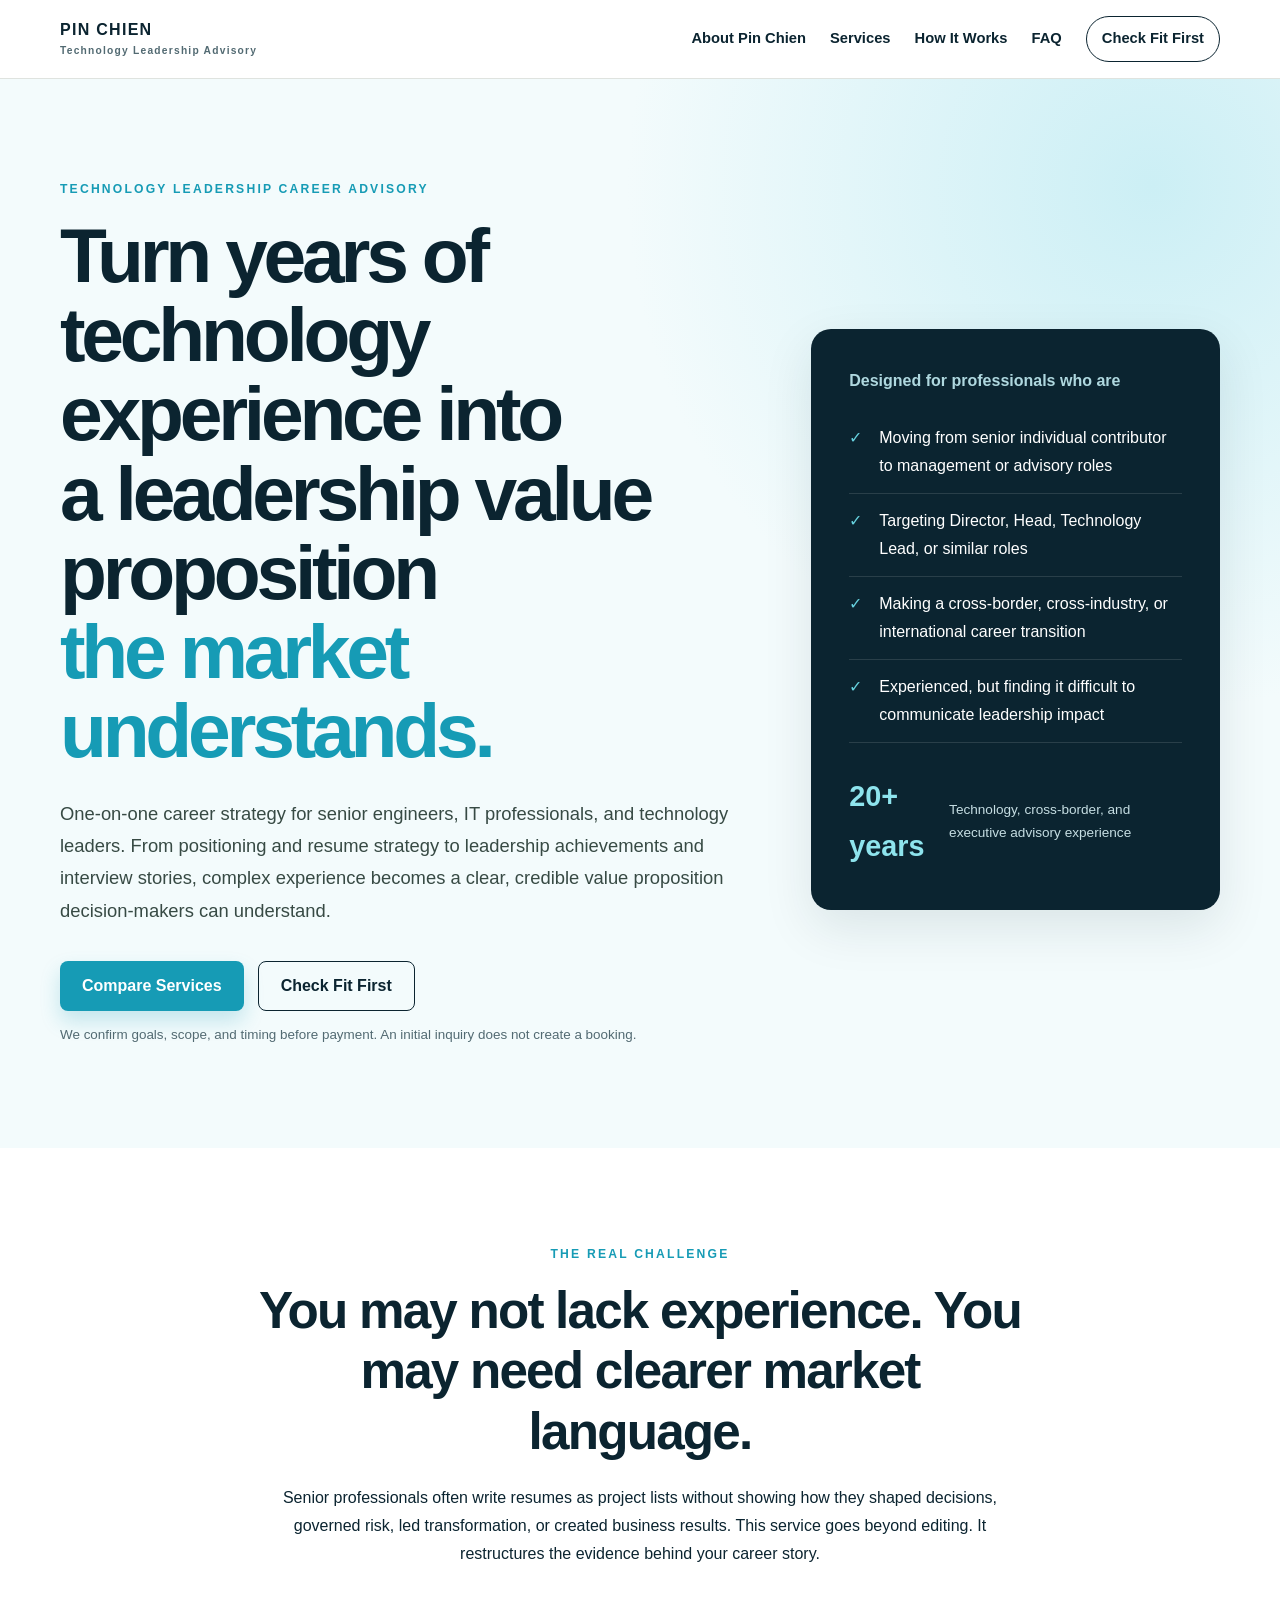
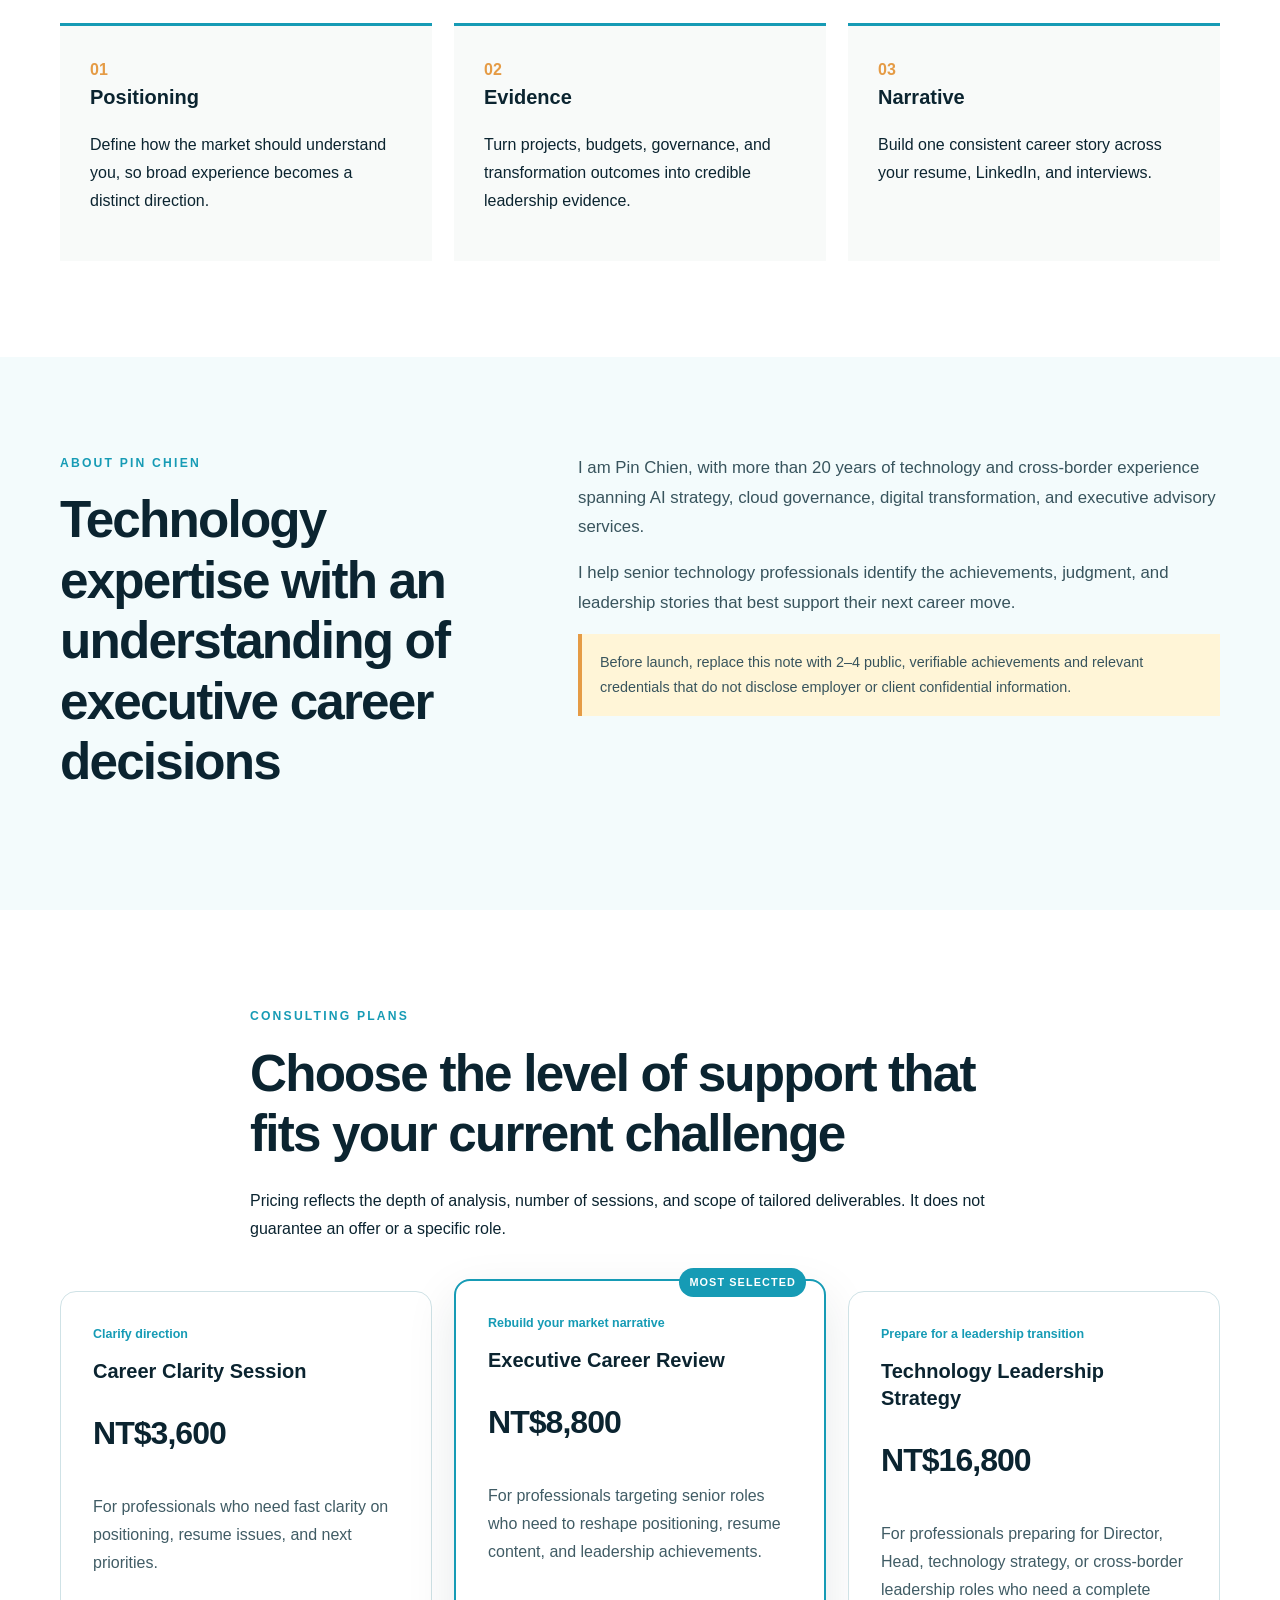
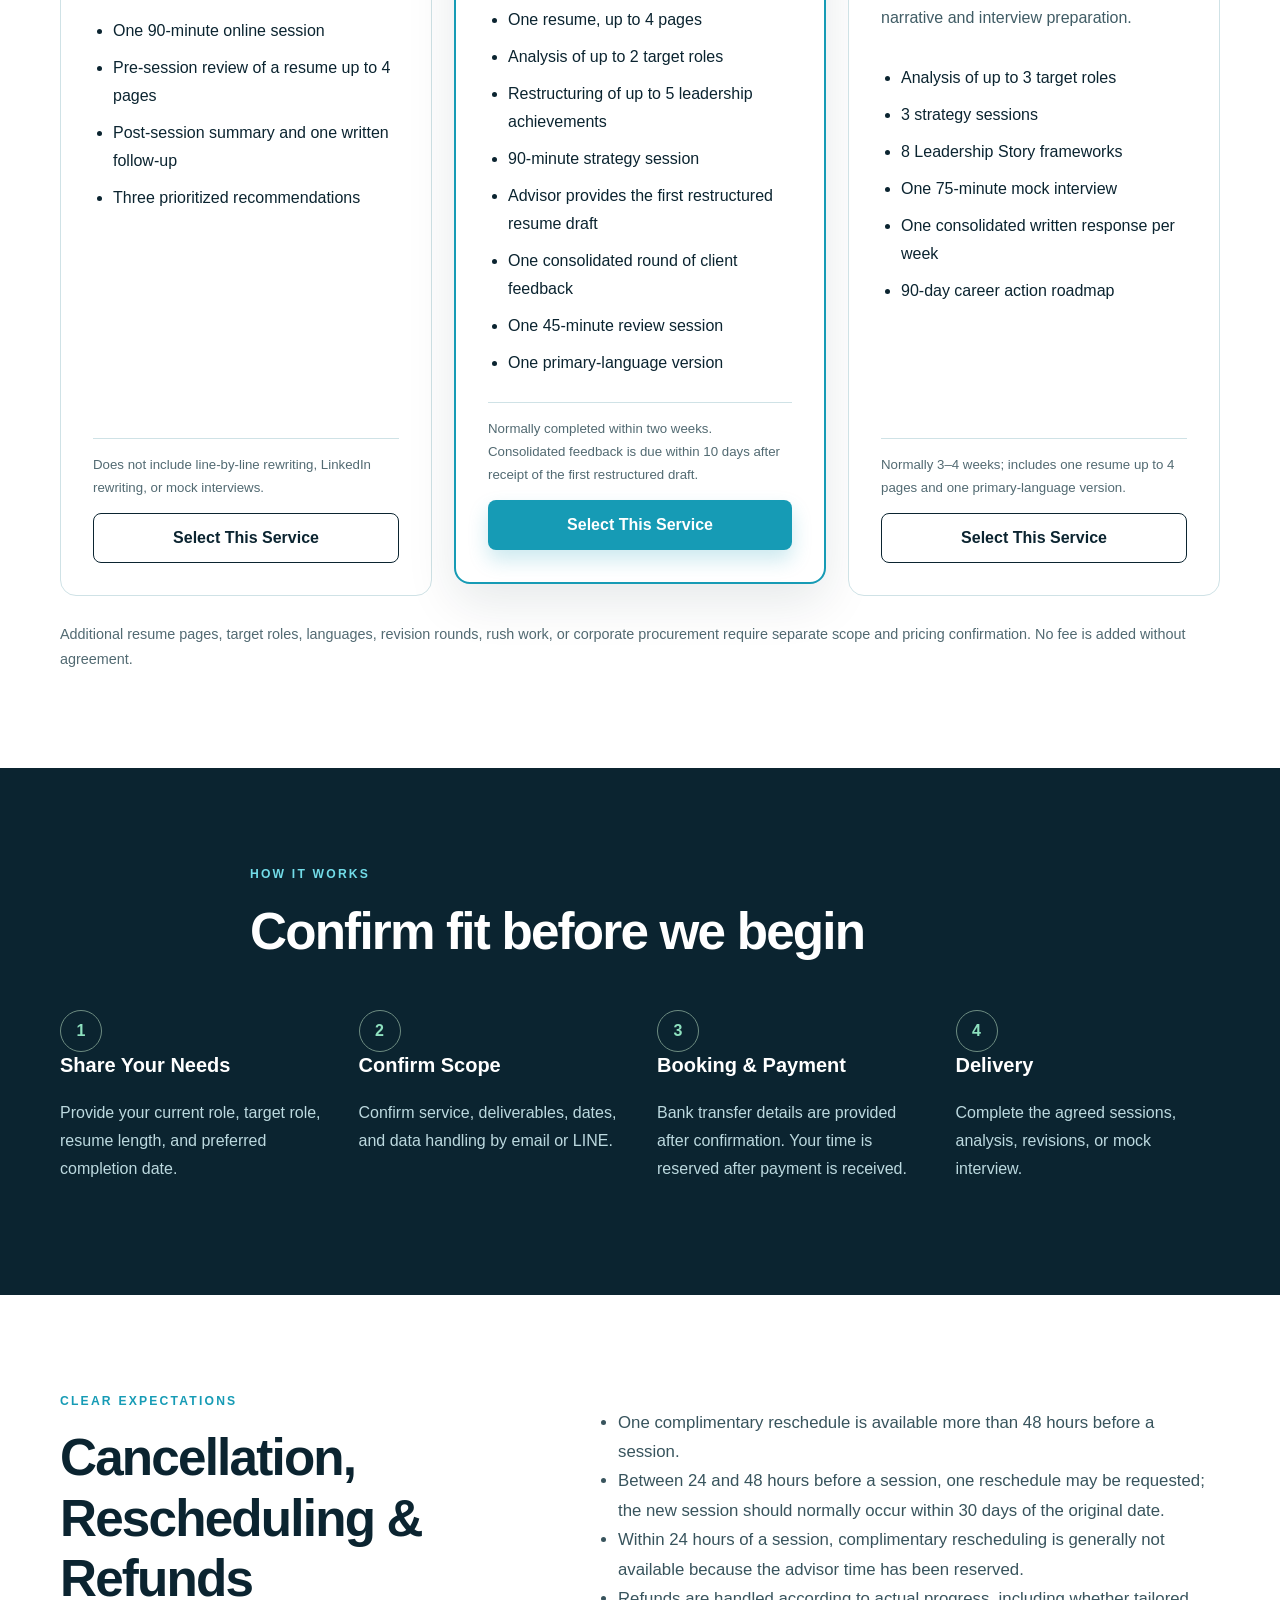
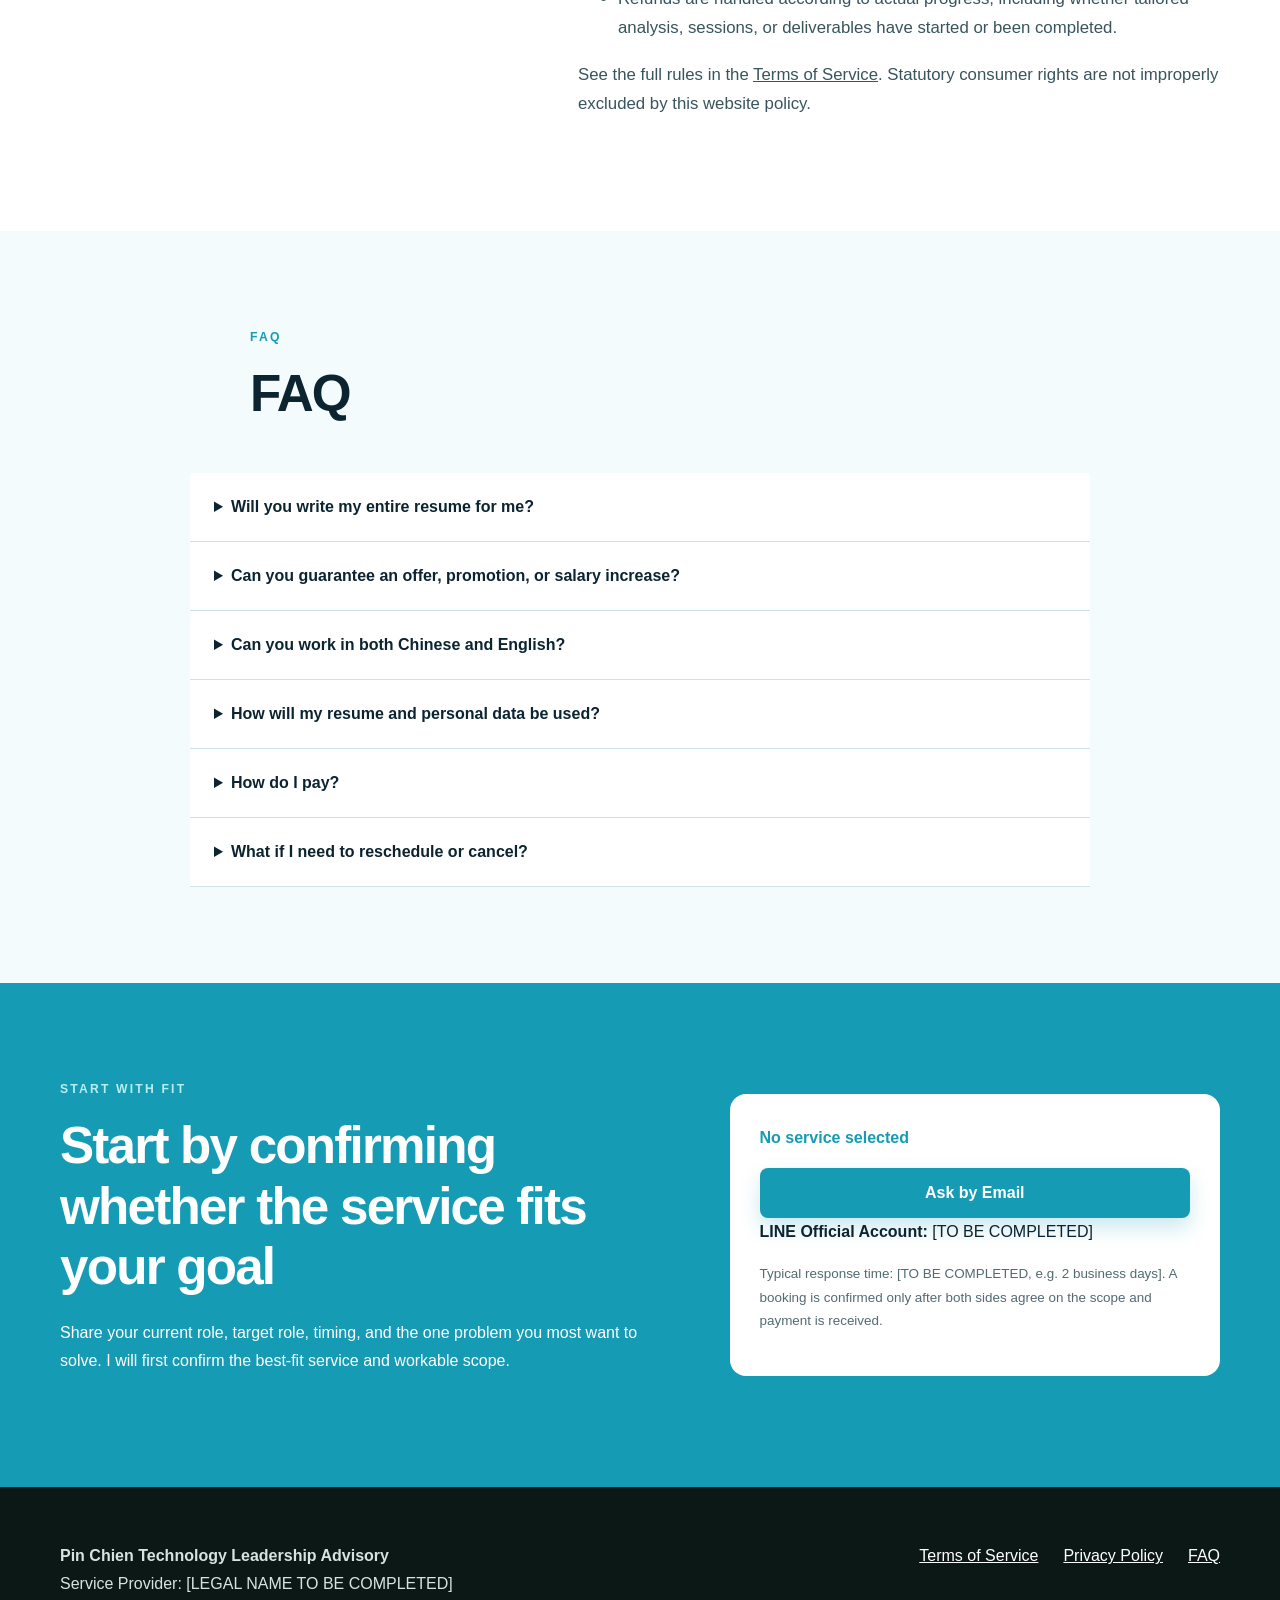
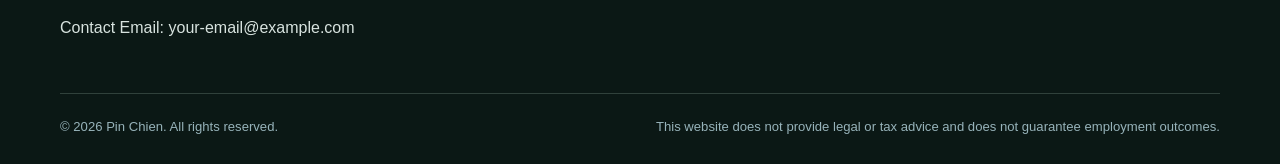
==== index.html @ 1e19a4ac "Ai created first time upload" ====
<!doctype html>
<html lang="en">
<head>
  <meta charset="utf-8">
  <meta name="viewport" content="width=device-width, initial-scale=1">
  <meta name="description" content="Help senior technology professionals turn years of experience，a leadership value propositionthe market understands.Technology leadership careerPositioning、resume strategy and interviewNarrativeadvisory services。">
  <title>Pin Chien｜Technology Leadership Career Advisor</title>
  <link rel="stylesheet" href="styles.css">
</head>
<body>
  <a class="skip-link" href="#main">Skip to main content</a>
  <header class="site-header">
    <div class="container nav-wrap">
      <a class="brand" href="index.html" aria-label="Pin Chien Home">PIN CHIEN<span>Technology Leadership Advisory</span></a>
      <button class="menu-button" type="button" aria-expanded="false" aria-controls="site-nav">Menu</button>
      <nav id="site-nav" class="site-nav" aria-label="Main navigation">
        <a href="#about">About Pin Chien</a><a href="#plans">Services</a><a href="#process">How It Works</a><a href="#faq">FAQ</a><a class="nav-cta" href="#contact">Check Fit First</a>
      </nav>
    </div>
  </header>

  <main id="main">
    <section class="hero">
      <div class="container hero-grid">
        <div>
          <p class="eyebrow">TECHNOLOGY LEADERSHIP CAREER ADVISORY</p>
          <h1>Turn years of technology experience into<br>a leadership value proposition<br><span>the market understands.</span></h1>
          <p class="hero-copy">One-on-one career strategy for senior engineers, IT professionals, and technology leaders. From positioning and resume strategy to leadership achievements and interview stories, complex experience becomes a clear, credible value proposition decision-makers can understand.</p>
          <div class="button-row">
            <a class="button primary" href="#plans">Compare Services</a>
            <a class="button secondary" href="#contact">Check Fit First</a>
          </div>
          <p class="microcopy">We confirm goals, scope, and timing before payment. An initial inquiry does not create a booking.</p>
        </div>
        <aside class="hero-card" aria-label="Who this is for">
          <p class="card-label">Designed for professionals who are</p>
          <ul class="check-list">
            <li>Moving from senior individual contributor to management or advisory roles</li>
            <li>Targeting Director, Head, Technology Lead, or similar roles</li>
            <li>Making a cross-border, cross-industry, or international career transition</li>
            <li>Experienced, but finding it difficult to communicate leadership impact</li>
          </ul>
          <div class="trust-line"><strong>20+ years</strong><span>Technology, cross-border, and executive advisory experience</span></div>
        </aside>
      </div>
    </section>

    <section class="section problem-section">
      <div class="container narrow centered">
        <p class="eyebrow">THE REAL CHALLENGE</p>
        <h2>You may not lack experience. You may need clearer market language.</h2>
        <p>Senior professionals often write resumes as project lists without showing how they shaped decisions, governed risk, led transformation, or created business results. This service goes beyond editing. It restructures the evidence behind your career story.</p>
      </div>
      <div class="container value-grid">
        <article><span>01</span><h3>Positioning</h3><p>Define how the market should understand you, so broad experience becomes a distinct direction.</p></article>
        <article><span>02</span><h3>Evidence</h3><p>Turn projects, budgets, governance, and transformation outcomes into credible leadership evidence.</p></article>
        <article><span>03</span><h3>Narrative</h3><p>Build one consistent career story across your resume, LinkedIn, and interviews.</p></article>
      </div>
    </section>

    <section id="about" class="section muted">
      <div class="container two-column">
        <div>
          <p class="eyebrow">ABOUT PIN CHIEN</p>
          <h2>Technology expertise with an understanding of executive career decisions</h2>
        </div>
        <div class="prose">
          <p>I am  Pin Chien, with more than 20 years of technology and cross-border experience spanning AI strategy, cloud governance, digital transformation, and executive advisory services.</p>
          <p>I help senior technology professionals identify the achievements, judgment, and leadership stories that best support their next career move.</p>
          <p class="notice">Before launch, replace this note with 2–4 public, verifiable achievements and relevant credentials that do not disclose employer or client confidential information.</p>
        </div>
      </div>
    </section>

    <section id="plans" class="section">
      <div class="container section-heading">
        <p class="eyebrow">CONSULTING PLANS</p>
        <h2>Choose the level of support that fits your current challenge</h2>
        <p>Pricing reflects the depth of analysis, number of sessions, and scope of tailored deliverables. It does not guarantee an offer or a specific role.</p>
      </div>
      <div class="container plan-grid">
        <article class="plan-card">
          <p class="plan-kicker">Clarify direction</p><h3>Career Clarity Session</h3><p class="price">NT$3,600</p>
          <p class="plan-value">For professionals who need fast clarity on positioning, resume issues, and next priorities.</p>
          <ul><li>One 90-minute online session</li><li>Pre-session review of a resume up to 4 pages</li><li>Post-session summary and one written follow-up</li><li>Three prioritized recommendations</li></ul>
          <p class="exclusion">Does not include line-by-line rewriting, LinkedIn rewriting, or mock interviews.</p>
          <a class="button secondary full plan-select" href="#contact" data-plan="Career Clarity Session｜NT$3,600">Select This Service</a>
        </article>
        <article class="plan-card featured">
          <p class="badge">MOST SELECTED</p><p class="plan-kicker">Rebuild your market narrative</p><h3>Executive Career Review</h3><p class="price">NT$8,800</p>
          <p class="plan-value">For professionals targeting senior roles who need to reshape positioning, resume content, and leadership achievements.</p>
          <ul><li>One resume, up to 4 pages</li><li>Analysis of up to 2 target roles</li><li>Restructuring of up to 5 leadership achievements</li><li>90-minute strategy session</li><li>Advisor provides the first restructured resume draft</li><li>One consolidated round of client feedback</li><li>One 45-minute review session</li><li>One primary-language version</li></ul>
          <p class="exclusion">Normally completed within two weeks. Consolidated feedback is due within 10 days after receipt of the first restructured draft.</p>
          <a class="button primary full plan-select" href="#contact" data-plan="Executive Career Review｜NT$8,800">Select This Service</a>
        </article>
        <article class="plan-card">
          <p class="plan-kicker">Prepare for a leadership transition</p><h3>Technology Leadership Strategy</h3><p class="price">NT$16,800</p>
          <p class="plan-value">For professionals preparing for Director, Head, technology strategy, or cross-border leadership roles who need a complete narrative and interview preparation.</p>
          <ul><li>Analysis of up to 3 target roles</li><li>3 strategy sessions</li><li>8 Leadership Story frameworks</li><li>One 75-minute mock interview</li><li>One consolidated written response per week</li><li>90-day career action roadmap</li></ul>
          <p class="exclusion">Normally 3–4 weeks; includes one resume up to 4 pages and one primary-language version.</p>
          <a class="button secondary full plan-select" href="#contact" data-plan="Technology Leadership Strategy｜NT$16,800">Select This Service</a>
        </article>
      </div>
      <p class="container scope-note">Additional resume pages, target roles, languages, revision rounds, rush work, or corporate procurement require separate scope and pricing confirmation. No fee is added without agreement.</p>
    </section>

    <section id="process" class="section dark">
      <div class="container section-heading"><p class="eyebrow">HOW IT WORKS</p><h2>Confirm fit before we begin</h2></div>
      <div class="container steps">
        <article><strong>1</strong><h3>Share Your Needs</h3><p>Provide your current role, target role, resume length, and preferred completion date.</p></article>
        <article><strong>2</strong><h3>Confirm Scope</h3><p>Confirm service, deliverables, dates, and data handling by email or LINE.</p></article>
        <article><strong>3</strong><h3>Booking & Payment</h3><p>Bank transfer details are provided after confirmation. Your time is reserved after payment is received.</p></article>
        <article><strong>4</strong><h3>Delivery</h3><p>Complete the agreed sessions, analysis, revisions, or mock interview.</p></article>
      </div>
    </section>

    <section class="section policy-preview">
      <div class="container two-column">
        <div><p class="eyebrow">CLEAR EXPECTATIONS</p><h2>Cancellation, Rescheduling & Refunds</h2></div>
        <div class="prose">
          <ul><li>One complimentary reschedule is available more than 48 hours before a session.</li><li>Between 24 and 48 hours before a session, one reschedule may be requested; the new session should normally occur within 30 days of the original date.</li><li>Within 24 hours of a session, complimentary rescheduling is generally not available because the advisor time has been reserved.</li><li>Refunds are handled according to actual progress, including whether tailored analysis, sessions, or deliverables have started or been completed.</li></ul>
          <p>See the full rules in the <a href="terms.html#cancellation">Terms of Service</a>. Statutory consumer rights are not improperly excluded by this website policy.</p>
        </div>
      </div>
    </section>

    <section id="faq" class="section muted">
      <div class="container section-heading"><p class="eyebrow">FAQ</p><h2>FAQ</h2></div>
      <div class="container faq-list">
        <details><summary>Will you write my entire resume for me?</summary><p>It depends on the service。Career Clarity Session focuses on diagnosis and direction；Executive Career Review and Technology Leadership Strategy will restructure within the agreed scopePositioning、achievements and messaging。The final deliverable format is confirmed before payment。</p></details>
        <details><summary>Can you guarantee an offer, promotion, or salary increase?</summary><p>No. The service provides strategy, analysis, and preparation, but outcomes depend on the role, employer decisions, interview performance, and market conditions.</p></details>
        <details><summary>Can you work in both Chinese and English?</summary><p>Each service generally includes One primary-language version。Bilingual versions、translation or additional language editing requires priorConfirm Scopeand pricing confirmation。</p></details>
        <details><summary>How will my resume and personal data be used?</summary><p>Data is used only as needed to provide the service, communicate, process payment, and retain legally required records. If AI or third-party cloud tools are used, data will be handled according to the actual service and disclosed practices. See the <a href="privacy.html">Privacy Policy</a>。</p></details>
        <details><summary>How do I pay?</summary><p>The current plan is to accept Taiwan bank transfer. Payment details are provided through the official email or LINE account only after the service scope is confirmed. Please do not transfer funds before confirmation.</p></details>
        <details><summary>What if I need to reschedule or cancel?</summary><p>Please email as early as possible. Rescheduling, no-shows, and refunds are handled according to notice timing and the progress of tailored work. See Terms of Service。</p></details>
      </div>
    </section>

    <section id="contact" class="section contact-section">
      <div class="container contact-card">
        <div><p class="eyebrow">START WITH FIT</p><h2>Start by confirming whether the service fits your goal</h2><p>Share your current role, target role, timing, and the one problem you most want to solve. I will first confirm the best-fit service and workable scope.</p></div>
        <div class="contact-actions">
          <p id="selected-plan" class="selected-plan" aria-live="polite">No service selected</p>
          <a id="email-cta" class="button primary full" href="mailto:your-email@example.com?subject=careeradvisory servicesinitial inquiry">Ask by Email</a>
          <p><strong>LINE Official Account: </strong>[TO BE COMPLETED]</p>
          <p class="microcopy">Typical response time: [TO BE COMPLETED, e.g. 2 business days]. A booking is confirmed only after both sides agree on the scope and payment is received.</p>
        </div>
      </div>
    </section>
  </main>

  <footer class="site-footer">
    <div class="container footer-grid">
      <div><strong>Pin Chien Technology Leadership Advisory</strong><p>Service Provider: [LEGAL NAME TO BE COMPLETED]</p><p>Contact Email: your-email@example.com</p></div>
      <nav aria-label="Footer navigation"><a href="terms.html">Terms of Service</a><a href="privacy.html">Privacy Policy</a><a href="#faq">FAQ</a></nav>
    </div>
    <div class="container footer-bottom"><span>© <span id="year"></span> Pin Chien. All rights reserved.</span><span>This website does not provide legal or tax advice and does not guarantee employment outcomes.</span></div>
  </footer>
  <script src="script.js"></script>
</body>
</html>
---- styles.css ----
:root{--ink:#0b2430;--green:#169bb5;--mint:#dff7fb;--cream:#f3fbfc;--white:#fff;--line:#cfe2e6;--muted:#526a72;--gold:#e59b45;--shadow:0 18px 50px rgba(11,36,48,.10)}*{box-sizing:border-box}html{scroll-behavior:smooth}body{margin:0;color:var(--ink);background:var(--white);font-family:-apple-system,BlinkMacSystemFont,Inter,-apple-system,BlinkMacSystemFont,"Segoe UI",Arial,sans-serif;line-height:1.75}a{color:inherit}h1,h2,h3,p{margin-top:0}h1{font-size:clamp(2.7rem,6vw,5.6rem);line-height:1.03;letter-spacing:-.055em;margin-bottom:28px}h1 span{color:var(--green)}h2{font-size:clamp(2rem,4vw,3.4rem);line-height:1.18;letter-spacing:-.035em;margin-bottom:22px}h3{font-size:1.25rem;line-height:1.35}.container{width:min(1160px,calc(100% - 40px));margin:auto}.narrow{max-width:780px}.centered{text-align:center}.skip-link{position:absolute;left:-9999px}.skip-link:focus{left:20px;top:20px;z-index:99;background:white;padding:10px}.site-header{position:sticky;top:0;z-index:20;background:rgba(255,255,255,.94);backdrop-filter:blur(12px);border-bottom:1px solid rgba(215,221,216,.8)}.nav-wrap{min-height:78px;display:flex;align-items:center;justify-content:space-between;gap:24px}.brand{text-decoration:none;font-weight:850;letter-spacing:.08em;line-height:1}.brand span{display:block;font-size:.64rem;font-weight:650;color:var(--muted);letter-spacing:.12em;margin-top:8px}.site-nav{display:flex;align-items:center;gap:24px}.site-nav a{text-decoration:none;font-size:.92rem;font-weight:650}.nav-cta{border:1px solid var(--ink);padding:9px 15px;border-radius:999px}.menu-button{display:none;background:none;border:1px solid var(--line);border-radius:8px;padding:8px 12px}.hero{background:radial-gradient(circle at 90% 10%,#cceff5 0,transparent 35%),var(--cream);padding:100px 0 88px}.hero-grid{display:grid;grid-template-columns:1.25fr .75fr;gap:70px;align-items:center}.hero-copy{font-size:1.15rem;color:#374a44;max-width:720px}.eyebrow{font-size:.76rem;letter-spacing:.18em;font-weight:850;color:var(--green);margin-bottom:16px}.button-row{display:flex;gap:14px;margin:34px 0 12px;flex-wrap:wrap}.button{display:inline-flex;align-items:center;justify-content:center;min-height:50px;padding:0 22px;border-radius:8px;text-decoration:none;font-weight:750;transition:.2s}.button:hover{transform:translateY(-2px)}.primary{background:var(--green);color:white;box-shadow:0 10px 20px rgba(22,155,181,.22)}.secondary{border:1px solid var(--ink);background:transparent}.full{width:100%}.microcopy{font-size:.84rem;color:var(--muted)}.hero-card{background:var(--ink);color:white;padding:38px;border-radius:20px;box-shadow:var(--shadow)}.card-label{color:#afd8df;font-weight:750}.check-list{padding:0;list-style:none}.check-list li{padding:13px 0 13px 30px;border-bottom:1px solid rgba(255,255,255,.12);position:relative}.check-list li:before{content:"✓";position:absolute;left:0;color:#67d2df}.trust-line{margin-top:28px;display:flex;align-items:center;gap:16px}.trust-line strong{font-size:1.8rem;color:#8ee4ed}.trust-line span{font-size:.85rem;color:#c5dde2}.section{padding:96px 0}.muted{background:var(--cream)}.section-heading{max-width:780px;margin-bottom:48px}.value-grid{display:grid;grid-template-columns:repeat(3,1fr);gap:22px;margin-top:55px}.value-grid article{padding:30px;border-top:3px solid var(--green);background:#f8faf9}.value-grid span{color:var(--gold);font-weight:850}.two-column{display:grid;grid-template-columns:.8fr 1.2fr;gap:90px}.prose{font-size:1.05rem;color:#38545d}.notice{background:#fff5d7;border-left:4px solid var(--gold);padding:16px 18px;font-size:.9rem}.plan-grid{display:grid;grid-template-columns:repeat(3,1fr);gap:22px;align-items:stretch}.plan-card{position:relative;border:1px solid var(--line);border-radius:16px;padding:32px;display:flex;flex-direction:column;background:white}.plan-card.featured{border:2px solid var(--green);box-shadow:var(--shadow);transform:translateY(-12px)}.badge{position:absolute;right:18px;top:-13px;background:var(--green);color:white;padding:5px 10px;border-radius:99px;font-size:.68rem;font-weight:850;letter-spacing:.1em}.plan-kicker{font-size:.78rem;color:var(--green);font-weight:800}.price{font-size:2rem;font-weight:850;letter-spacing:-.03em}.plan-value{min-height:92px;color:#405c65}.plan-card ul{padding-left:20px;flex:1}.plan-card li{margin-bottom:9px}.exclusion{font-size:.83rem;color:var(--muted);border-top:1px solid var(--line);padding-top:14px}.scope-note{margin-top:26px;font-size:.9rem;color:var(--muted)}.dark{background:var(--ink);color:white}.dark .eyebrow{color:#72dce8}.steps{display:grid;grid-template-columns:repeat(4,1fr);gap:34px}.steps strong{display:inline-grid;place-items:center;width:42px;height:42px;border:1px solid #6d8c81;border-radius:50%;color:#8ee1bf}.steps p{color:#bcd9df}.faq-list{max-width:900px}.faq-list details{background:white;border-bottom:1px solid var(--line);padding:20px 24px}.faq-list summary{font-weight:780;cursor:pointer}.faq-list p{margin:14px 0 0;color:#435e67}.contact-section{background:var(--green);color:white}.contact-card{display:grid;grid-template-columns:1.1fr .9fr;gap:70px;align-items:center}.contact-section .eyebrow{color:#b8edf2}.contact-actions{background:white;color:var(--ink);padding:30px;border-radius:16px}.selected-plan{font-weight:800;color:var(--green)}.site-footer{background:#0b1815;color:#d8e3df;padding:55px 0 25px}.footer-grid{display:flex;justify-content:space-between;gap:40px}.footer-grid nav{display:flex;gap:25px}.footer-grid a{color:white}.footer-bottom{border-top:1px solid #30413b;margin-top:35px;padding-top:22px;display:flex;justify-content:space-between;gap:20px;font-size:.82rem;color:#97b3ba}.legal-page{padding:70px 0}.legal-layout{display:grid;grid-template-columns:230px minmax(0,780px);gap:70px;align-items:start}.legal-nav{position:sticky;top:110px;display:flex;flex-direction:column;gap:10px}.legal-nav a{text-decoration:none;color:var(--muted)}.legal-content h1{font-size:3.4rem}.legal-content h2{font-size:1.7rem;margin-top:46px;border-top:1px solid var(--line);padding-top:28px}.legal-content h3{margin-top:28px}.legal-content li{margin-bottom:8px}.updated{color:var(--muted)}
@media(max-width:900px){.menu-button{display:block}.site-nav:not(.always-visible){display:none;position:absolute;top:78px;left:0;right:0;background:white;padding:20px;flex-direction:column;border-bottom:1px solid var(--line)}.site-nav.open{display:flex!important}.always-visible{gap:12px}.hero-grid,.two-column,.contact-card,.legal-layout{grid-template-columns:1fr}.hero{padding-top:70px}.value-grid,.plan-grid{grid-template-columns:1fr}.plan-card.featured{transform:none}.steps{grid-template-columns:1fr 1fr}.legal-nav{position:static;display:none}.plan-value{min-height:0}}@media(max-width:580px){.container{width:min(100% - 28px,1160px)}.site-header .always-visible a:not(.nav-cta){display:none}.hero{padding:55px 0}.section{padding:70px 0}.steps{grid-template-columns:1fr}.footer-grid,.footer-bottom{flex-direction:column}.footer-grid nav{flex-direction:column;gap:8px}.hero-card{padding:26px}h1{font-size:2.65rem}}
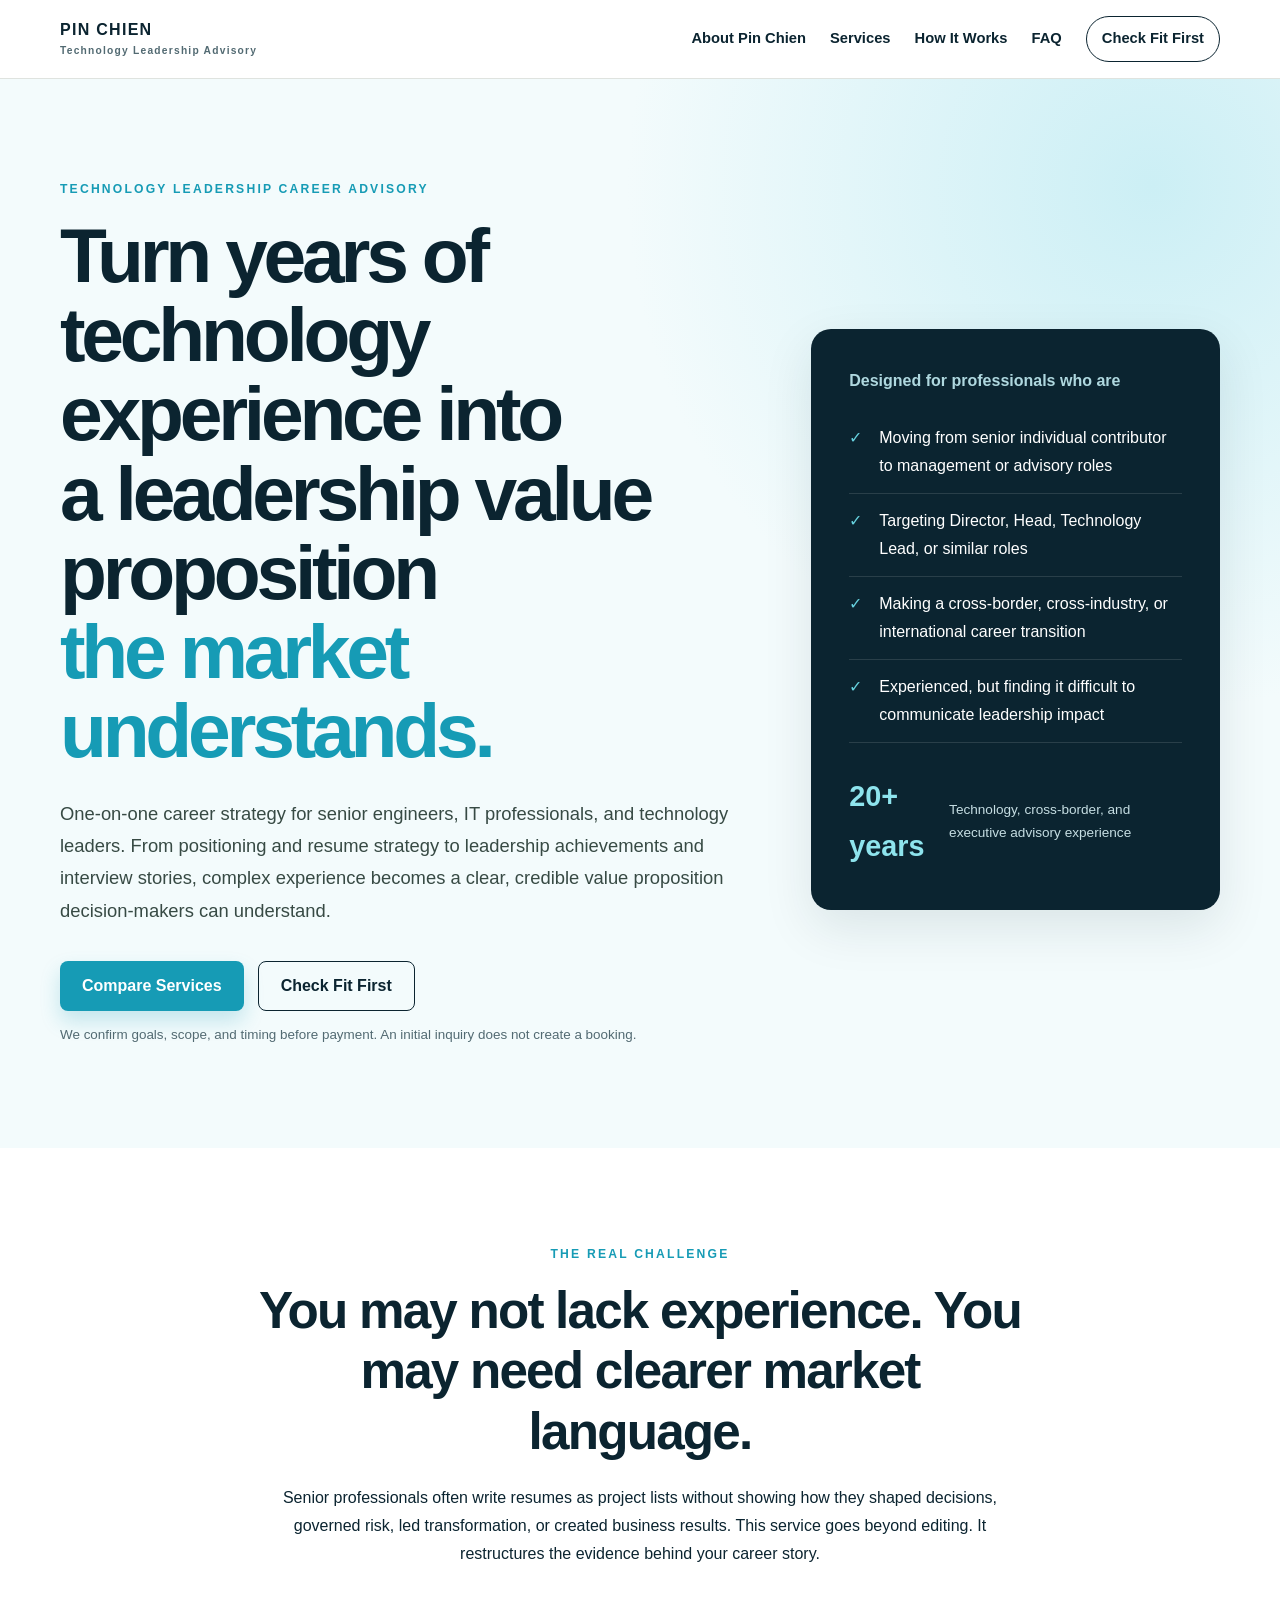
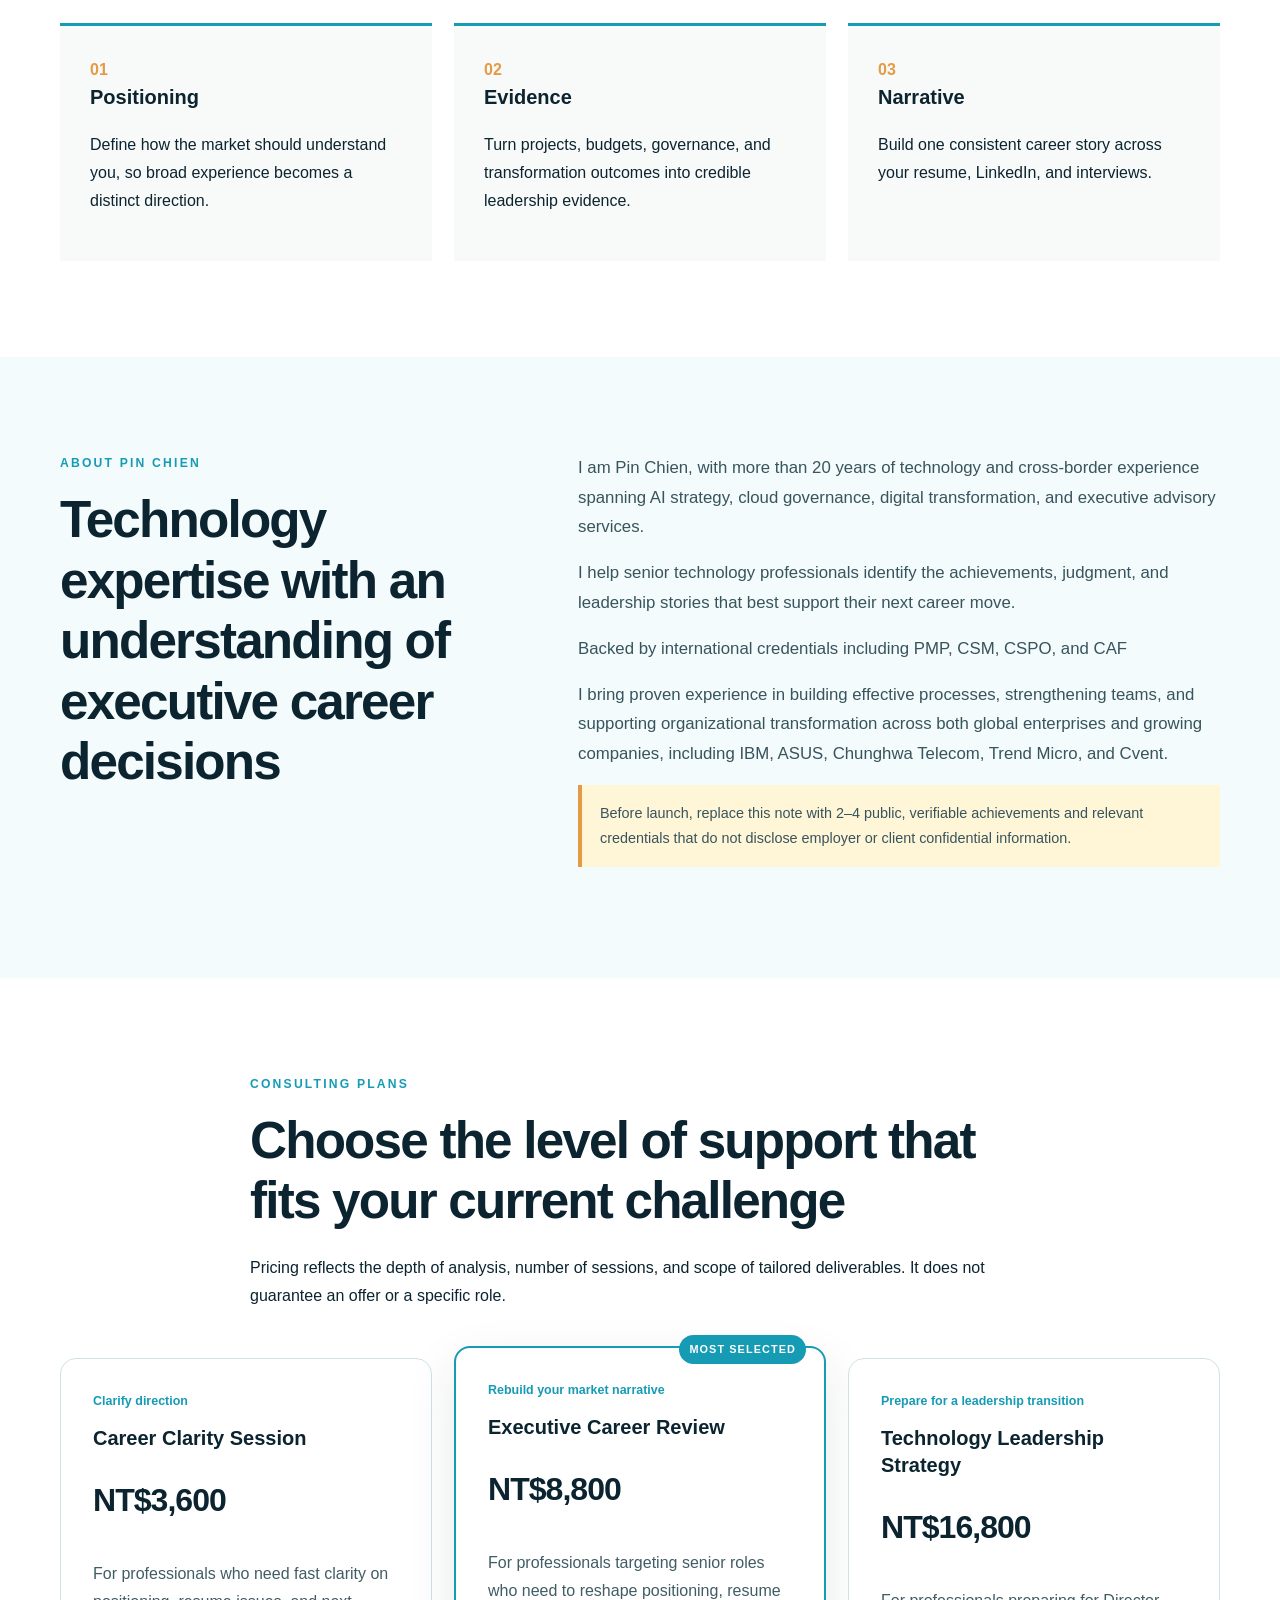
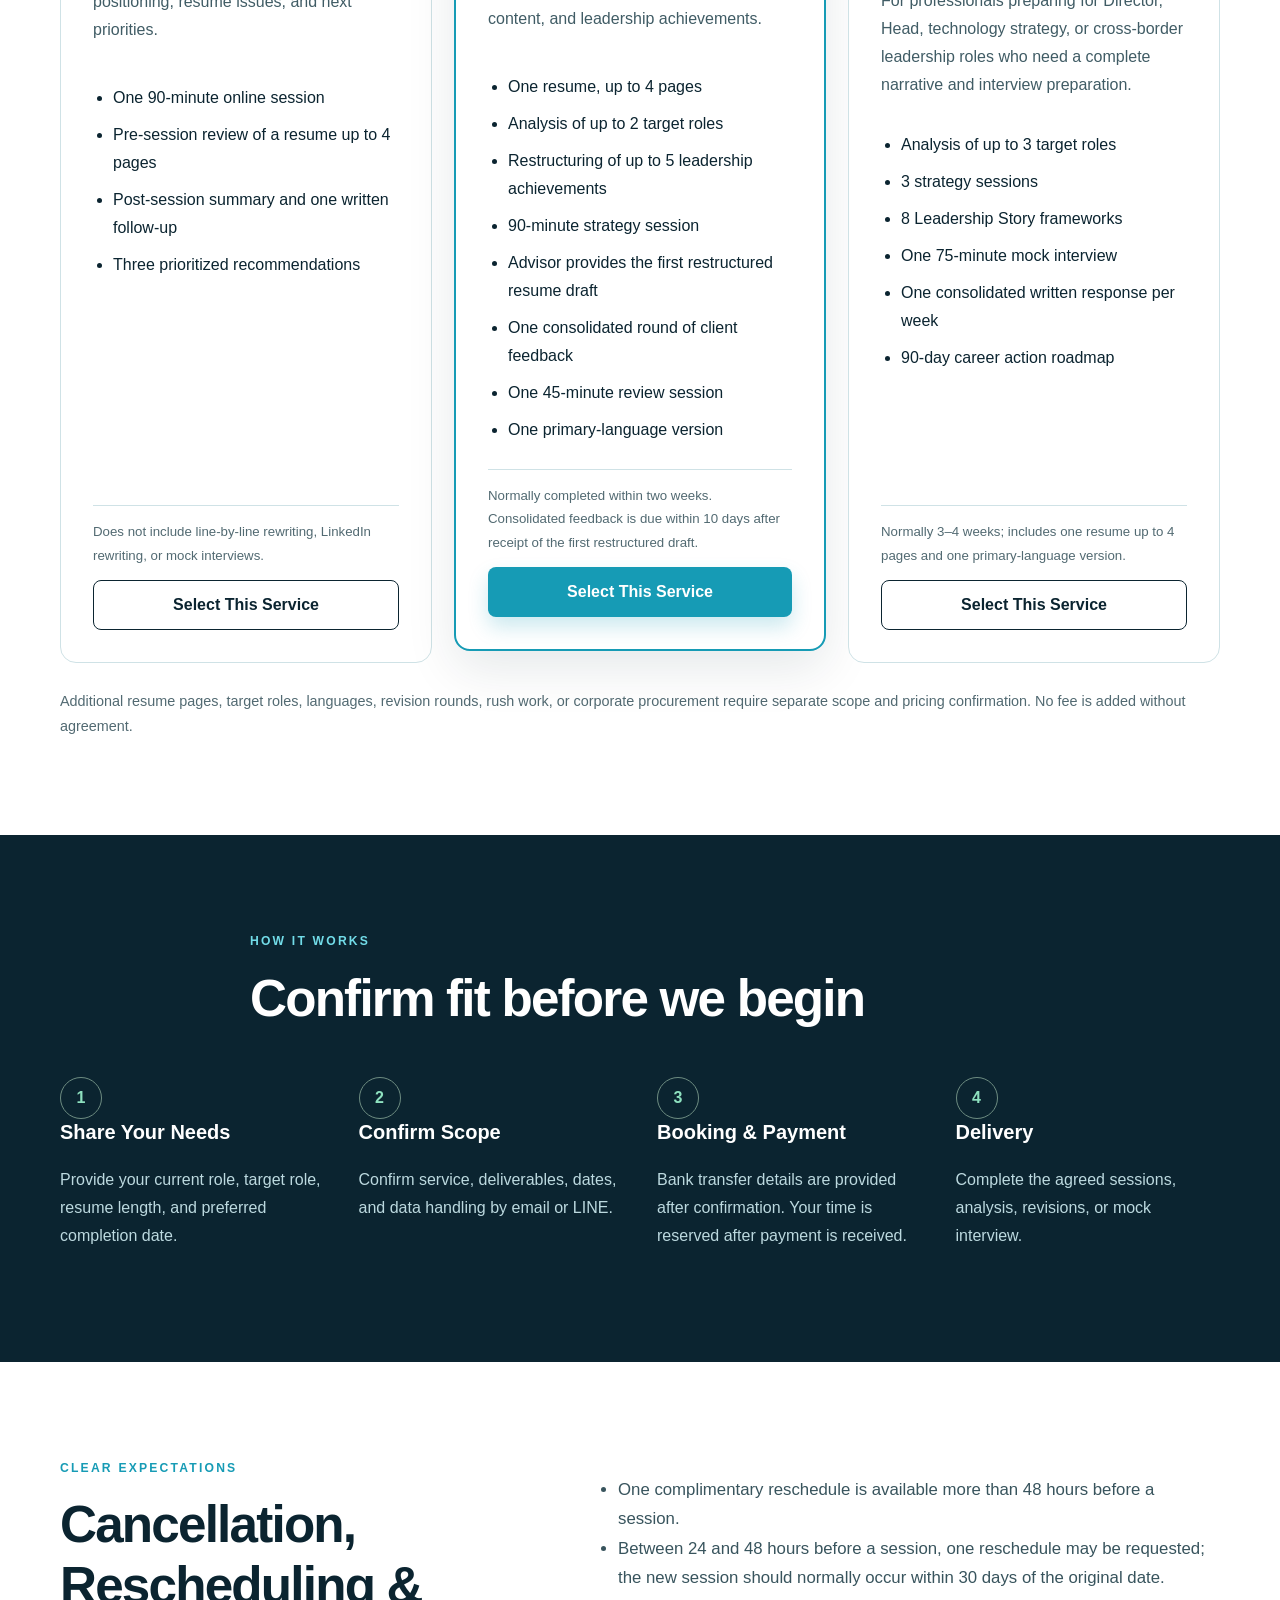
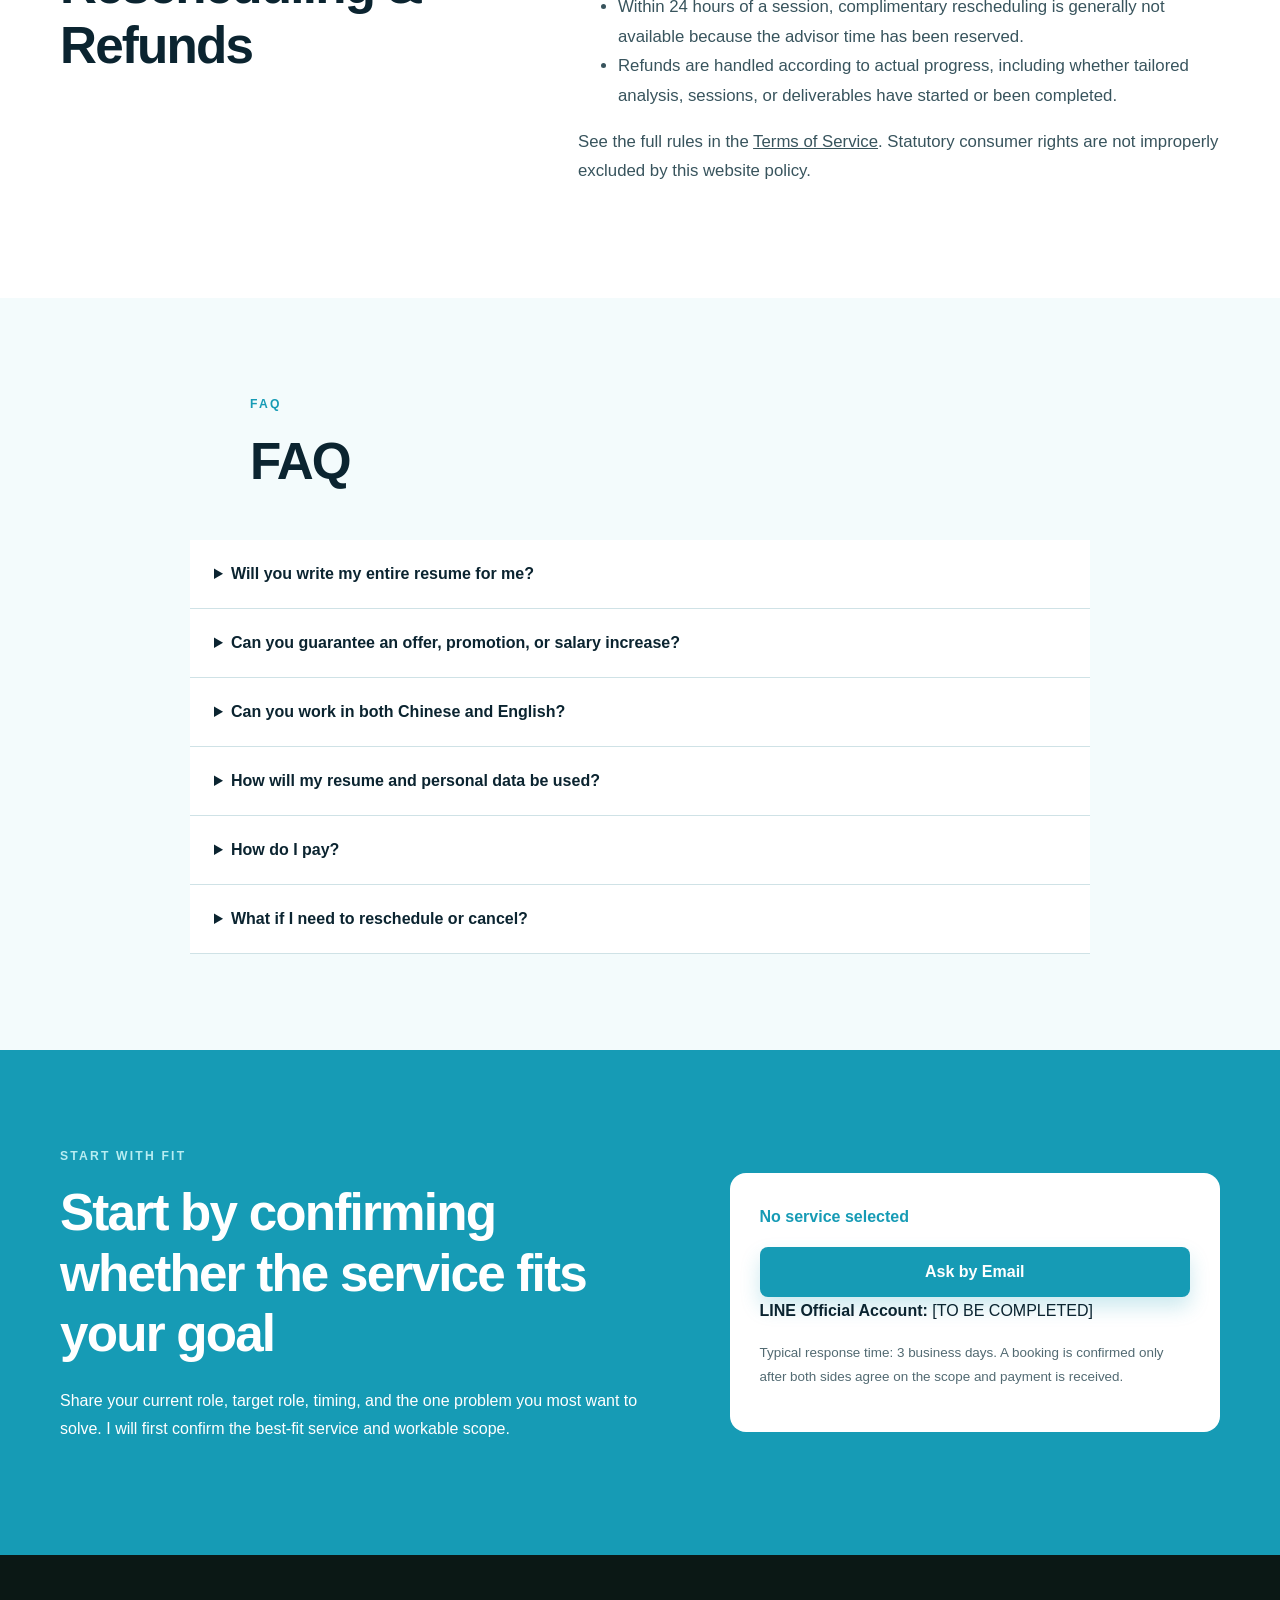
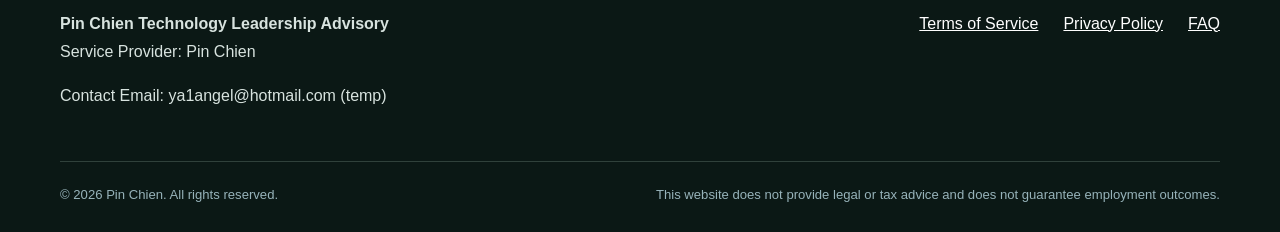
==== commit 47f8d77d: "Update index.html add info and update email" ====
--- a/index.html
+++ b/index.html
@@ -67,6 +67,8 @@
         <div class="prose">
           <p>I am  Pin Chien, with more than 20 years of technology and cross-border experience spanning AI strategy, cloud governance, digital transformation, and executive advisory services.</p>
           <p>I help senior technology professionals identify the achievements, judgment, and leadership stories that best support their next career move.</p>
+          <p>Backed by international credentials including PMP, CSM, CSPO, and CAF</p>
+          <p>I bring proven experience in building effective processes, strengthening teams, and supporting organizational transformation across both global enterprises and growing companies, including IBM, ASUS, Chunghwa Telecom, Trend Micro, and Cvent.</p>
           <p class="notice">Before launch, replace this note with 2–4 public, verifiable achievements and relevant credentials that do not disclose employer or client confidential information.</p>
         </div>
       </div>
@@ -141,9 +143,9 @@
         <div><p class="eyebrow">START WITH FIT</p><h2>Start by confirming whether the service fits your goal</h2><p>Share your current role, target role, timing, and the one problem you most want to solve. I will first confirm the best-fit service and workable scope.</p></div>
         <div class="contact-actions">
           <p id="selected-plan" class="selected-plan" aria-live="polite">No service selected</p>
-          <a id="email-cta" class="button primary full" href="mailto:your-email@example.com?subject=careeradvisory servicesinitial inquiry">Ask by Email</a>
+          <a id="email-cta" class="button primary full" href="mailto:ya1angel@hotmail.com?subject=careeradvisory servicesinitial inquiry">Ask by Email</a>
           <p><strong>LINE Official Account: </strong>[TO BE COMPLETED]</p>
-          <p class="microcopy">Typical response time: [TO BE COMPLETED, e.g. 2 business days]. A booking is confirmed only after both sides agree on the scope and payment is received.</p>
+          <p class="microcopy">Typical response time: 3 business days. A booking is confirmed only after both sides agree on the scope and payment is received.</p>
         </div>
       </div>
     </section>
@@ -151,11 +153,11 @@
 
   <footer class="site-footer">
     <div class="container footer-grid">
-      <div><strong>Pin Chien Technology Leadership Advisory</strong><p>Service Provider: [LEGAL NAME TO BE COMPLETED]</p><p>Contact Email: your-email@example.com</p></div>
+      <div><strong>Pin Chien Technology Leadership Advisory</strong><p>Service Provider: Pin Chien </p><p>Contact Email: ya1angel@hotmail.com (temp) </p></div>
       <nav aria-label="Footer navigation"><a href="terms.html">Terms of Service</a><a href="privacy.html">Privacy Policy</a><a href="#faq">FAQ</a></nav>
     </div>
     <div class="container footer-bottom"><span>© <span id="year"></span> Pin Chien. All rights reserved.</span><span>This website does not provide legal or tax advice and does not guarantee employment outcomes.</span></div>
   </footer>
   <script src="script.js"></script>
 </body>
-</html>+</html>
